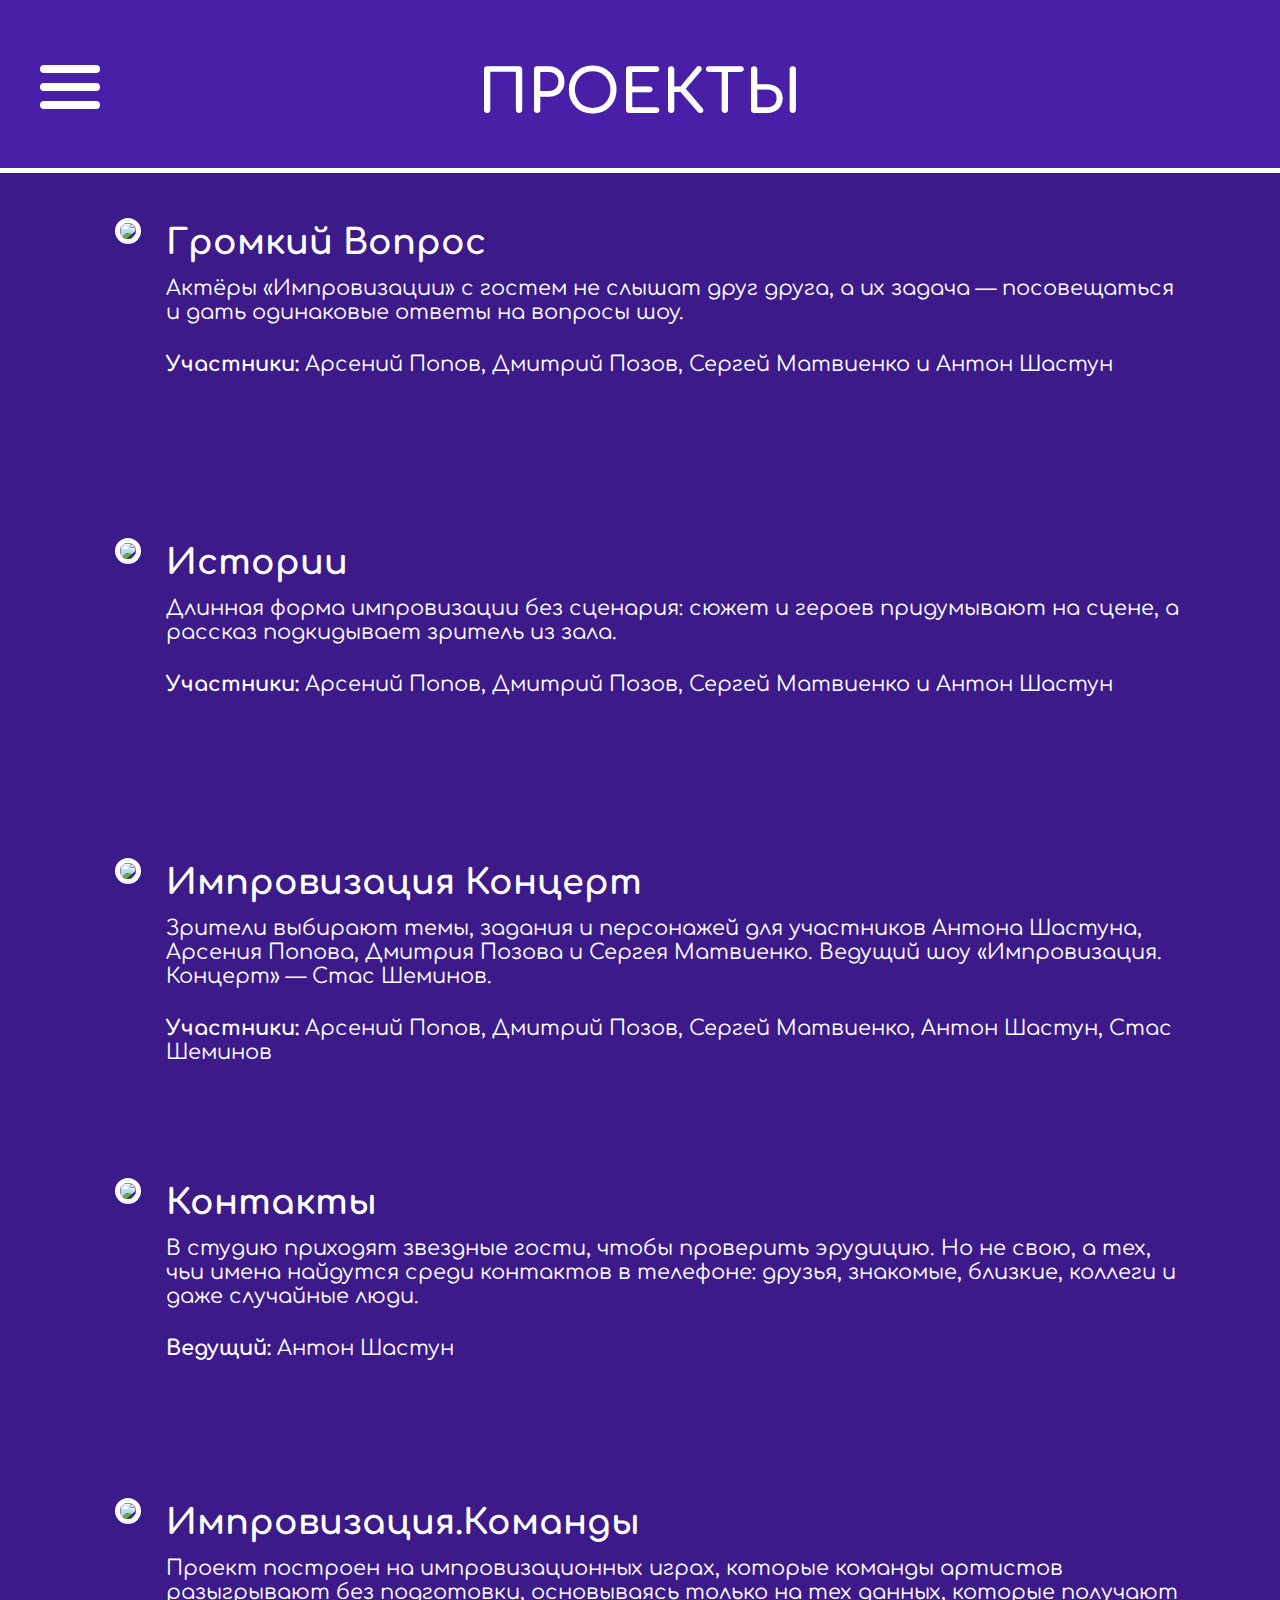
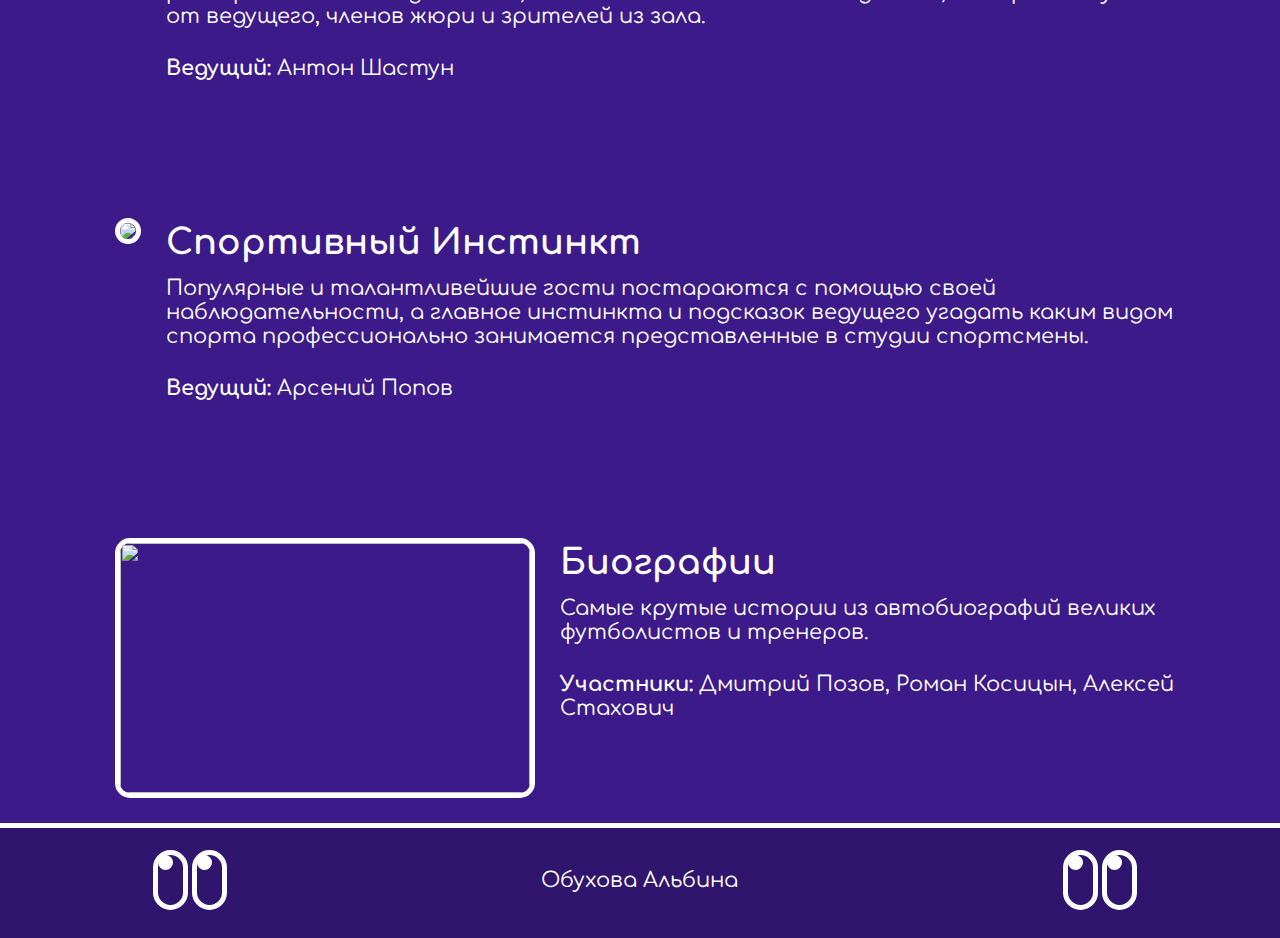
==== project.html @ 105c51f7 "Add files via upload" ====
<!DOCTYPE html>
<html lang="en">
<head>
    <meta charset="UTF-8">
    <meta http-equiv="X-UA-Compatible" content="IE=edge">
    <meta name="viewport" content="width=device-width, initial-scale=1.0">
    <title>Проекты</title>
    <link rel="stylesheet" href="style.css">
</head>
<body>
    <header class="other_pages">
        <h1>ПРОЕКТЫ</h1>
        <div class="main_menu">
            <div class="row">
                <div class="polosa"></div>
                <div class="polosa"></div>
                <div class="polosa"></div>
            </div>
            <div class="menu">
                <a href ="index.html" class="punkt">
                    <h2 class="punkttxt">ГЛАВНАЯ</h2>
                </a>
                <a href ="actors.html" class="punkt2">
                    <h2 class="punkttxt">АКТЁРЫ</h2>
                </a>
            </div>
        </div>
    </header>
    <div class="otdel"></div>
    <main class="wid">
        <section class="card">
            <a href="https://youtu.be/-DdRQz9HG_4">
                <img src="images/gv.jpg" class="image2">
            </a>
            <div class="column">
                <h2 class="nachalo">Громкий Вопрос</h2>
                <p>Актёры «Импровизации» с гостем не слышат друг друга, а их задача — посовещаться и дать одинаковые ответы на вопросы шоу.</p>
                <p><span class="bold">Участники: </span> Арсений Попов, Дмитрий Позов, Сергей Матвиенко и Антон Шастун</p>
            </div>
        </section>
        <section class="card">
            <a href="https://youtu.be/qPu5UHCaGsI">
                <img src="images/story.jpg" class="image2">
            </a>
            <div class="column">
                <h2 class="nachalo">Истории</h2>
                <p>Длинная форма импровизации без сценария: сюжет и героев придумывают на сцене, а рассказ подкидывает зритель из зала.</p>
                <p><span class="bold">Участники: </span> Арсений Попов, Дмитрий Позов, Сергей Матвиенко и Антон Шастун</p>
            </div>
        </section>
        <section class="card">
            <a href="https://youtu.be/TKdC4JyUyQc">
                <img src="images/concert.jpg" class="image2">
            </a>
            <div class="column">
                <h2 class="nachalo">Импровизация Концерт</h2>
                <p>Зрители выбирают темы, задания и персонажей для участников Антона Шастуна, Арсения Попова, Дмитрия Позова и Сергея Матвиенко. Ведущий шоу «Импровизация. Концерт» — Стас Шеминов.</p>
                <p><span class="bold">Участники: </span> Арсений Попов, Дмитрий Позов, Сергей Матвиенко, Антон Шастун, Стас Шеминов</p>
            </div>
        </section>
        <section class="card">
            <a href="https://youtu.be/wdOcXktT03E">
                <img src="images/contact.jpg" class="image2">
            </a>
            <div class="column">
                <h2 class="nachalo">Контакты</h2>
                <p>В студию приходят звездные гости, чтобы проверить эрудицию. Но не свою, а тех, чьи имена найдутся среди контактов в телефоне: друзья, знакомые, близкие, коллеги и даже случайные люди.</p>
                <p><span class="bold">Ведущий: </span> Антон Шастун</p>
            </div>
        </section>
        <section class="card">
            <a href="https://youtu.be/R-DCW3QDeqc">
                <img src="images/comand.jpg" class="image2">
            </a>
            <div class="column">
                <h2 class="nachalo">Импровизация.Команды</h2>
                <p>Проект построен на импровизационных играх, которые команды артистов разыгрывают без подготовки, основываясь только на тех данных, которые получают от ведущего, членов жюри и зрителей из зала.</p>
                <p><span class="bold">Ведущий: </span> Антон Шастун</p>
            </div>
        </section>
        <section class="card">
            <a href="https://youtu.be/5noPENEObs0">
                <img src="images/sport.jpg" class="image2">
            </a>
            <div class="column">
                <h2 class="nachalo">Спортивный Инстинкт</h2>
                <p>Популярные и талантливейшие гости постараются с помощью своей наблюдательности, а главное инстинкта и подсказок ведущего угадать каким видом спорта профессионально занимается представленные в студии спортсмены.</p>
                <p><span class="bold">Ведущий: </span> Арсений Попов</p>
            </div>
        </section>
        <section class="card">
            <a href="https://youtu.be/1d06f9hdacQ">
                <img src="images/biog.png" class="image2 i2">
            </a>
            <div class="column">
                <h2 class="nachalo">Биографии</h2>
                <p>Самые крутые истории из автобиографий великих футболистов и тренеров.</p>
                <p><span class="bold">Участники: </span> Дмитрий Позов, Роман Косицын, Алексей Стахович</p>
            </div>
        </section>
    </main>
    <div class="otdel motdel2"></div>
    <footer>
        <div class="b">
            <div class="but">
                <div class="but1"></div>
            </div>
            <div class="but">
                <div class="but1"></div>
            </div>
        </div>
        <p class="m_txt">Обухова Альбина</p>
        <div class="b">
            <div class="but">
                <div class="but2"></div>
            </div>
            <div class="but">
                <div class="but2"></div>
            </div>
        </div>
    </footer>
</body>
</html>
---- style.css ----
@import url('https://fonts.googleapis.com/css2?family=Comfortaa&display=swap');
.body1{
    background-image: url("images/Simple\ Shiny.svg");
    background-repeat: no-repeat;
}
body{
    background-color: rgb(60, 26, 138,1);
    margin: 0;
    width: 100%;
}
.m2{
    padding: 70px;
}
a{
    text-decoration: none;
}
h1{
    font-family: 'Comfortaa', cursive;
    color: white;
    text-align: center;
    font-size: 60px;
    position: relative;
    margin-top: 20px;
}
.mh1{
    margin-top: 60px;
}
.otdel{
    width: 100%;
    height: 5px;
    background-color: white;
}
.motdel1{
    margin-top: -4px;
}
.motdel2{
    margin-bottom: -60px;
}
.main_image{
    width: 275px;
    margin-left: 40px;
    margin-bottom: 0;
}
.main_image1{
    width: 250px;
    margin-left: 40px;
    margin-bottom: 0;
}
.polosa{
    width: 60px;
    height: 8px;
    border-radius: 5px;
    background-color: white;
    margin-top: 10px;
}
.row{
    display: flex;
    flex-direction: column;
    position: absolute;
    top: 55px;
    left: 40px;
    transition: 0.6s;
}
.punkt{
    width: 200px;
    height: 40px;
    background-color: white;
    border-radius: 5px;
    display: flex;
    justify-content: center;
    align-items: center;
    margin-bottom: 10px;
}
.punkt2{
    width: 200px;
    height: 40px;
    background-color: white;
    border-radius: 5px;
    display: flex;
    justify-content: center;
    align-items: center;
}
.punkttxt{
    font-family: 'Comfortaa', cursive;
    color: rgba(60, 26, 138, 1);
    text-align: center;
    font-weight: bold;
    font-size: 18px;
}
.menu{
    position: absolute;
    top: 55px;
    left: -250px;
    transition: 0.3s;
}
.main_menu:hover .row{
    left: -100px;
}
.main_menu:hover .menu{
    left: 10px;
}
.imp{
    width: 300px;
    float: left;
    margin: 31px;
    border: solid 5px white;
    border-radius: 15px;
}
.imp2{
    width: 500px;
    float: right;
    margin: 31px;
    border: solid 5px white;
    border-radius: 15px;
}
.nachalo{
    font-family: 'Comfortaa', cursive;
    color: white;
    text-align: left;
    margin-top: 30px;
    font-size: 35px;
    margin-bottom: 7px;
}
.wid{
    width: 1100px;
    margin: auto;
}
.m{
    margin-top: 70px;
}
p{
    font-family: 'Comfortaa', cursive;
    color: white;
    font-size: 21px;
    margin-top: 7px;
}
.m_txt{
    margin: 30px;
}
footer{
    background-color: #30156E;
    width: 100%;
    margin-top: 60px;
    height: 100px;
    display: flex;
    padding-top: 10px;
    justify-content: space-around;
}
.b{
    margin-top: 10px;
    margin-left: 10px;
    display: flex;
}
.but{
    width: 25px;
    height: 50px;
    margin: 2px;
    border-radius: 100px;
    border: solid 5px #ffffff;
    position: relative;
}
.but1{
    width: 15px;
    height: 15px;
    border-radius: 100%;
    background-color: rgb(255, 255, 255);
    position: absolute;
    animation: eye 4s infinite;
}
.but2{
    width: 15px;
    height: 15px;
    border-radius: 100%;
    background-color: rgb(255, 255, 255);
    position: absolute;
    animation: eye1 4s infinite;
}
@keyframes eye{
    0% {bottom:20px; left: 5px;}
    50% {transform: translate(7px);}
    100% {bottom:20px; left: 5px;}
}
@keyframes eye1{
    0% {bottom:20px; left: 5px;}
    50% {transform: translate(-7px);}
    100% {bottom:20px; left: 5px;}
}
.other_pages{
    background-color: #481FA6;
    padding-top: 40px;
    padding-bottom: 1px;
}
.card{
    display: flex;
    flex-direction: row;
    margin-top: 20px;
}
.svg{
    display: flex;
    flex-direction: column;
    justify-content:center;
}
.column{
    display: flex;
    flex-direction: column;
    height: 300px;
}
.svg_im{
    width: 60px;
    margin: 10px;
    height: 60px;
}
.image{
    height: 300px;
    margin: 20px;
    border: solid 5px white;
    border-radius: 15px;
}
.image2{
    height: 230px;
    margin: 25px;
    border: solid 5px white;
    border-radius: 15px;
    transition: 0.7s;
}
.i2{
    width: 410px;
    height: 250px;
}
.image2:hover{
    transform: scale(1.06);
}
.s_m{
    border-radius: 50%;
    transition: 0.7s;
    background-color: rgba(60, 26, 138, 1);
}
.i:hover{
    background-color: #C837AC;
}
.t:hover{
    background-color: #24A2E0;
}
.w:hover{
    background-color: #0077FE;
}
.bold{
    font-weight: bold;
}
header{
    width: 100%;
}
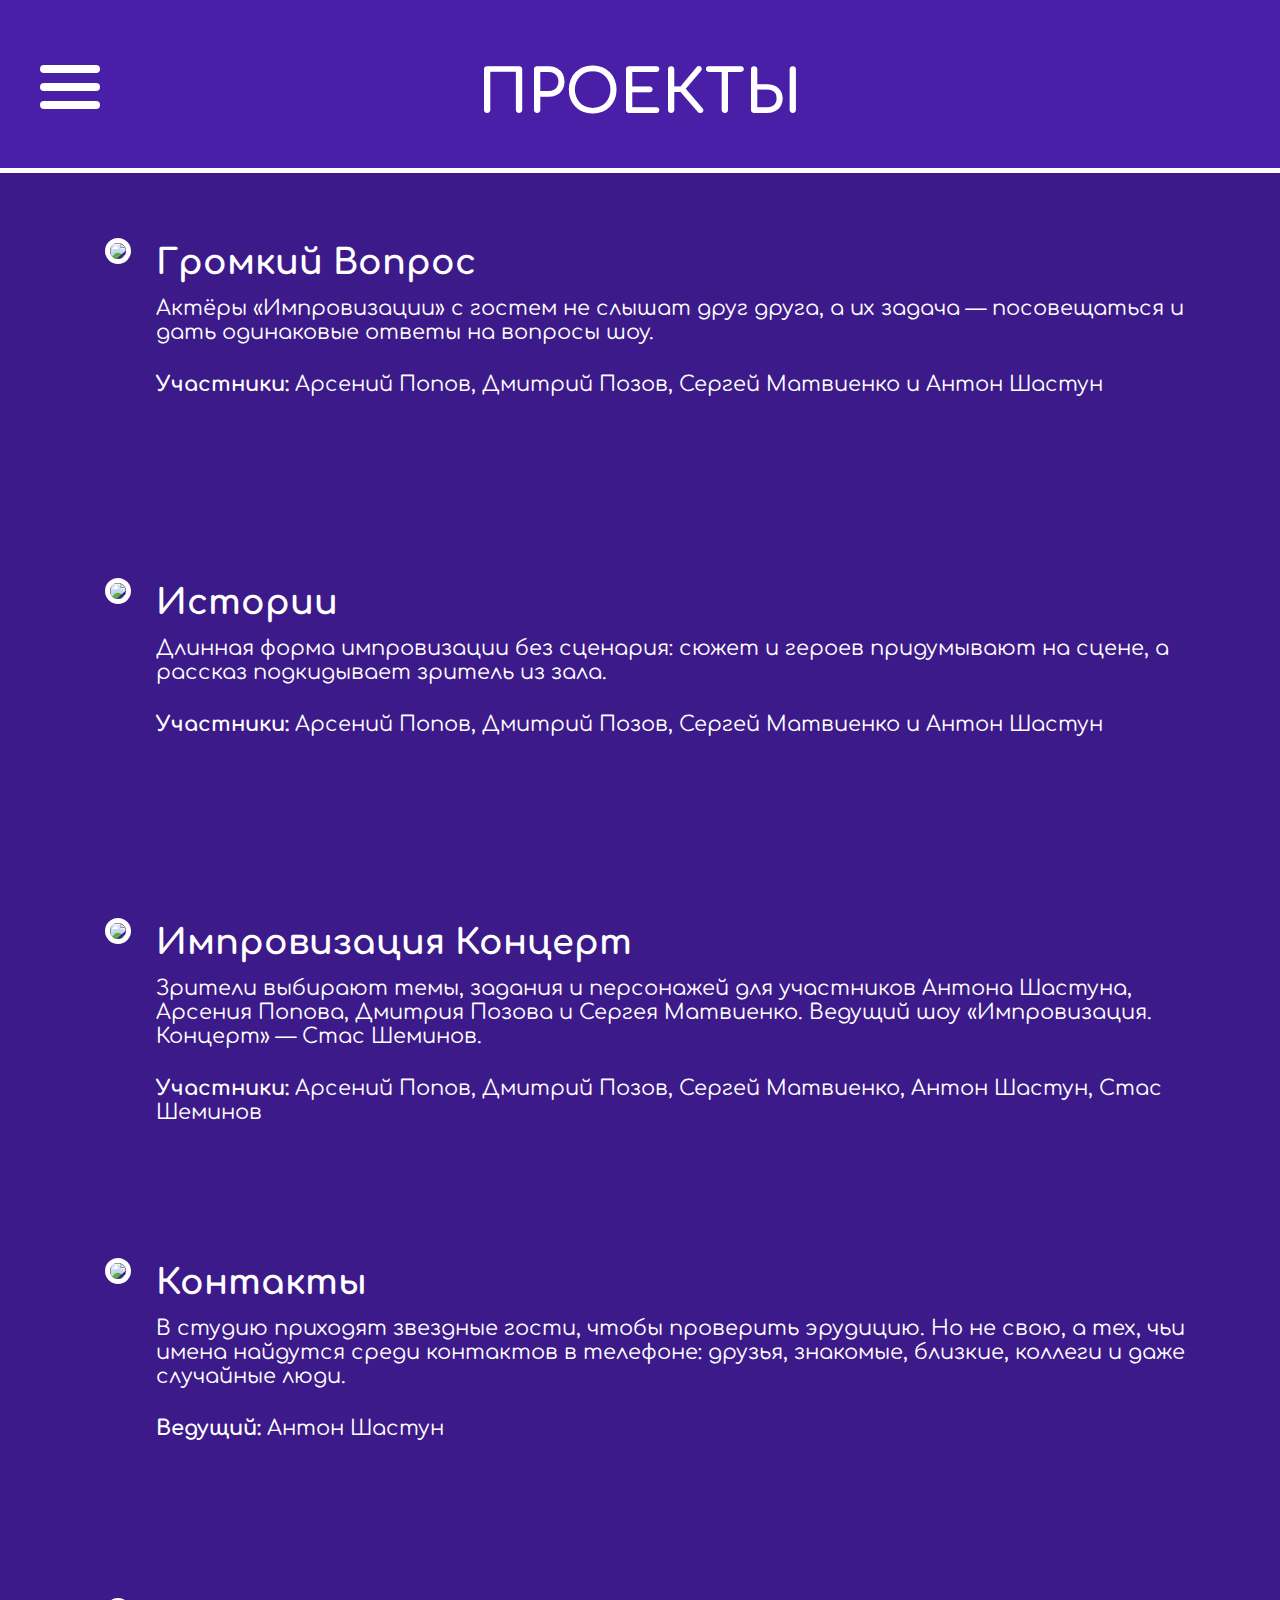
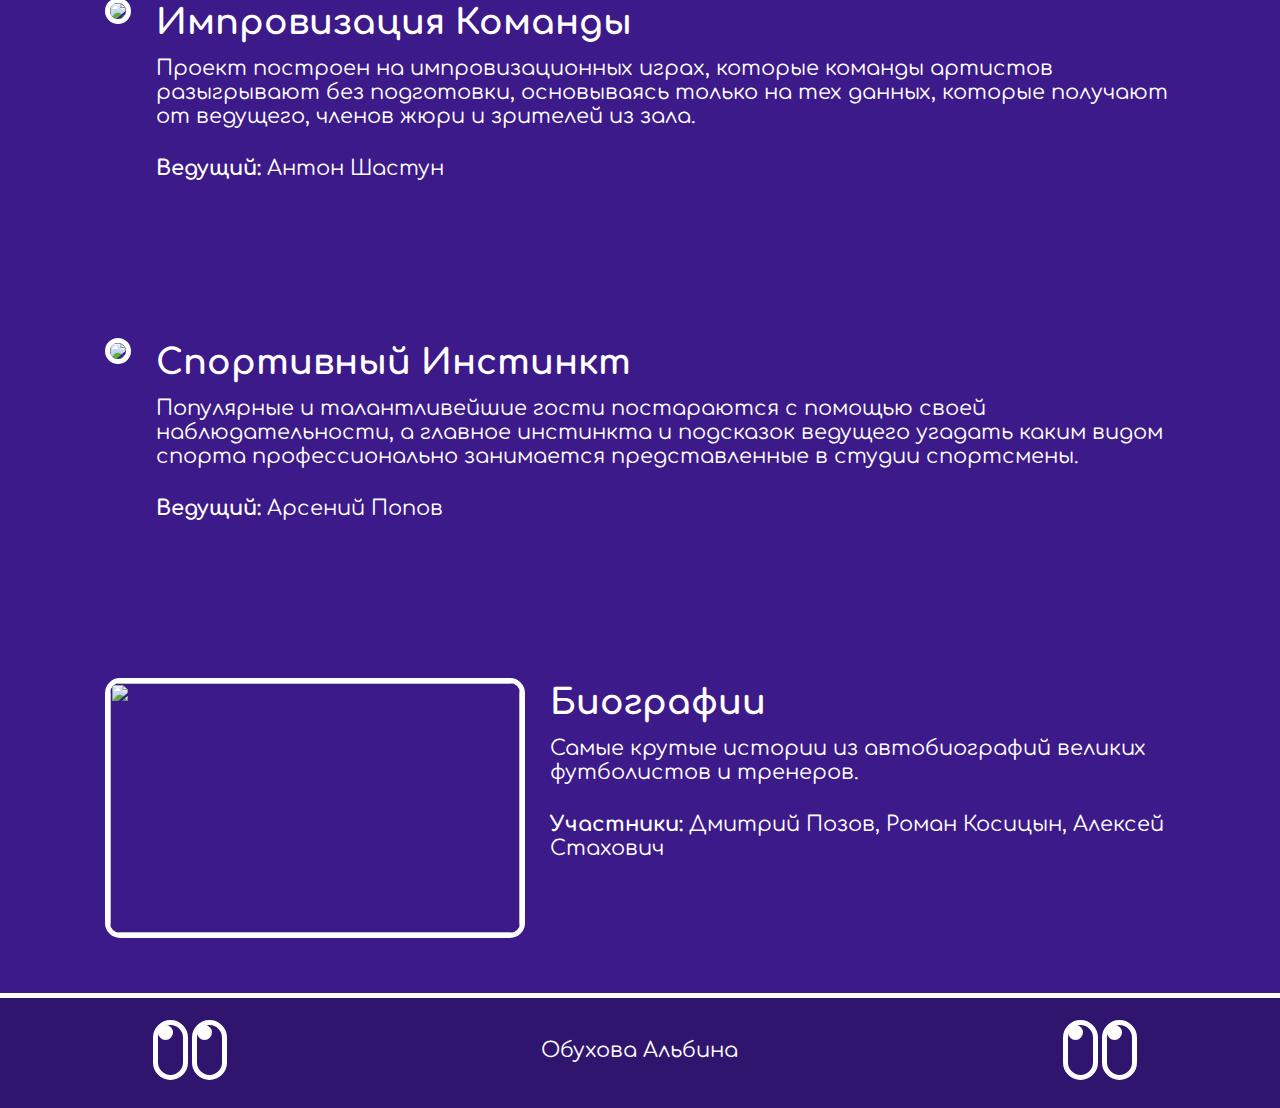
==== commit 366636ec: "Add files via upload" ====
--- a/project.html
+++ b/project.html
@@ -34,8 +34,8 @@
             </a>
             <div class="column">
                 <h2 class="nachalo">Громкий Вопрос</h2>
-                <p>Актёры «Импровизации» с гостем не слышат друг друга, а их задача — посовещаться и дать одинаковые ответы на вопросы шоу.</p>
-                <p><span class="bold">Участники: </span> Арсений Попов, Дмитрий Позов, Сергей Матвиенко и Антон Шастун</p>
+                <p class="p_card">Актёры «Импровизации» с гостем не слышат друг друга, а их задача — посовещаться и дать одинаковые ответы на вопросы шоу.</p>
+                <p class="p_card"><span class="bold">Участники: </span> Арсений Попов, Дмитрий Позов, Сергей Матвиенко и Антон Шастун</p>
             </div>
         </section>
         <section class="card">
@@ -44,8 +44,8 @@
             </a>
             <div class="column">
                 <h2 class="nachalo">Истории</h2>
-                <p>Длинная форма импровизации без сценария: сюжет и героев придумывают на сцене, а рассказ подкидывает зритель из зала.</p>
-                <p><span class="bold">Участники: </span> Арсений Попов, Дмитрий Позов, Сергей Матвиенко и Антон Шастун</p>
+                <p class="p_card">Длинная форма импровизации без сценария: сюжет и героев придумывают на сцене, а рассказ подкидывает зритель из зала.</p>
+                <p class="p_card"><span class="bold">Участники: </span> Арсений Попов, Дмитрий Позов, Сергей Матвиенко и Антон Шастун</p>
             </div>
         </section>
         <section class="card">
@@ -54,8 +54,8 @@
             </a>
             <div class="column">
                 <h2 class="nachalo">Импровизация Концерт</h2>
-                <p>Зрители выбирают темы, задания и персонажей для участников Антона Шастуна, Арсения Попова, Дмитрия Позова и Сергея Матвиенко. Ведущий шоу «Импровизация. Концерт» — Стас Шеминов.</p>
-                <p><span class="bold">Участники: </span> Арсений Попов, Дмитрий Позов, Сергей Матвиенко, Антон Шастун, Стас Шеминов</p>
+                <p class="p_card">Зрители выбирают темы, задания и персонажей для участников Антона Шастуна, Арсения Попова, Дмитрия Позова и Сергея Матвиенко. Ведущий шоу «Импровизация. Концерт» — Стас Шеминов.</p>
+                <p class="p_card"><span class="bold">Участники: </span> Арсений Попов, Дмитрий Позов, Сергей Матвиенко, Антон Шастун, Стас Шеминов</p>
             </div>
         </section>
         <section class="card">
@@ -64,8 +64,8 @@
             </a>
             <div class="column">
                 <h2 class="nachalo">Контакты</h2>
-                <p>В студию приходят звездные гости, чтобы проверить эрудицию. Но не свою, а тех, чьи имена найдутся среди контактов в телефоне: друзья, знакомые, близкие, коллеги и даже случайные люди.</p>
-                <p><span class="bold">Ведущий: </span> Антон Шастун</p>
+                <p class="p_card">В студию приходят звездные гости, чтобы проверить эрудицию. Но не свою, а тех, чьи имена найдутся среди контактов в телефоне: друзья, знакомые, близкие, коллеги и даже случайные люди.</p>
+                <p class="p_card"><span class="bold">Ведущий: </span> Антон Шастун</p>
             </div>
         </section>
         <section class="card">
@@ -73,9 +73,9 @@
                 <img src="images/comand.jpg" class="image2">
             </a>
             <div class="column">
-                <h2 class="nachalo">Импровизация.Команды</h2>
-                <p>Проект построен на импровизационных играх, которые команды артистов разыгрывают без подготовки, основываясь только на тех данных, которые получают от ведущего, членов жюри и зрителей из зала.</p>
-                <p><span class="bold">Ведущий: </span> Антон Шастун</p>
+                <h2 class="nachalo">Импровизация Команды</h2>
+                <p class="p_card">Проект построен на импровизационных играх, которые команды артистов разыгрывают без подготовки, основываясь только на тех данных, которые получают от ведущего, членов жюри и зрителей из зала.</p>
+                <p class="p_card"><span class="bold">Ведущий: </span> Антон Шастун</p>
             </div>
         </section>
         <section class="card">
@@ -84,22 +84,22 @@
             </a>
             <div class="column">
                 <h2 class="nachalo">Спортивный Инстинкт</h2>
-                <p>Популярные и талантливейшие гости постараются с помощью своей наблюдательности, а главное инстинкта и подсказок ведущего угадать каким видом спорта профессионально занимается представленные в студии спортсмены.</p>
-                <p><span class="bold">Ведущий: </span> Арсений Попов</p>
+                <p class="p_card">Популярные и талантливейшие гости постараются с помощью своей наблюдательности, а главное инстинкта и подсказок ведущего угадать каким видом спорта профессионально занимается представленные в студии спортсмены.</p>
+                <p class="p_card"><span class="bold">Ведущий: </span> Арсений Попов</p>
             </div>
         </section>
-        <section class="card">
+        <section class="card card1">
             <a href="https://youtu.be/1d06f9hdacQ">
                 <img src="images/biog.png" class="image2 i2">
             </a>
             <div class="column">
                 <h2 class="nachalo">Биографии</h2>
-                <p>Самые крутые истории из автобиографий великих футболистов и тренеров.</p>
-                <p><span class="bold">Участники: </span> Дмитрий Позов, Роман Косицын, Алексей Стахович</p>
+                <p class="p_card">Самые крутые истории из автобиографий великих футболистов и тренеров.</p>
+                <p class="p_card"><span class="bold">Участники: </span> Дмитрий Позов, Роман Косицын, Алексей Стахович</p>
             </div>
         </section>
     </main>
-    <div class="otdel motdel2"></div>
+    <div class="otdel motdel2 o"></div>
     <footer>
         <div class="b">
             <div class="but">
--- a/style.css
+++ b/style.css
@@ -122,8 +122,7 @@
     margin-bottom: 7px;
 }
 .wid{
-    width: 1100px;
-    margin: auto;
+    margin: 30px 80px;
 }
 .m{
     margin-top: 70px;
@@ -193,7 +192,7 @@
 .card{
     display: flex;
     flex-direction: row;
-    margin-top: 20px;
+    margin-top: 40px;
 }
 .svg{
     display: flex;
@@ -249,4 +248,71 @@
 }
 header{
     width: 100%;
+}
+@media (max-width:768px){
+    .card{
+        flex-direction: column;
+        align-items: center;
+        margin-bottom: 130px;
+        margin-top: 70px;
+    }
+    .wid{
+        margin: 30px;
+    }
+    .menu{
+        margin: 30px;
+    }
+    .mh1{
+        margin-top: 180px;
+    }
+    h1{
+        font-size: 40px;
+    }
+    .main_image{
+        width: 160px;
+        margin-left: 20px;
+    }
+    .main_image1{
+        width: 135px;
+    }
+    .image{
+        width: 200px;
+        margin: auto;
+    }
+    .svg{
+        flex-direction: row;
+    }
+    .column{
+        align-items: center;
+    }
+    .p_card{
+        text-align: center;
+    }
+    .image2{
+        margin: auto;
+        width: 370px;
+    }
+    .nachalo{
+        font-size: 31px;
+        text-align: center;
+    }
+    .imp2{
+        width: 300px;
+    }
+    .imp2{
+        width: 300px;
+    }
+    .i2{
+        height: 230px;
+        margin-top: 30px;
+    }
+    .motdel2{
+        margin-top: 170px;
+    }
+    .o{
+        margin-top: -100px; 
+    }
+    .o2{
+        margin-top: 50px; 
+    }
 }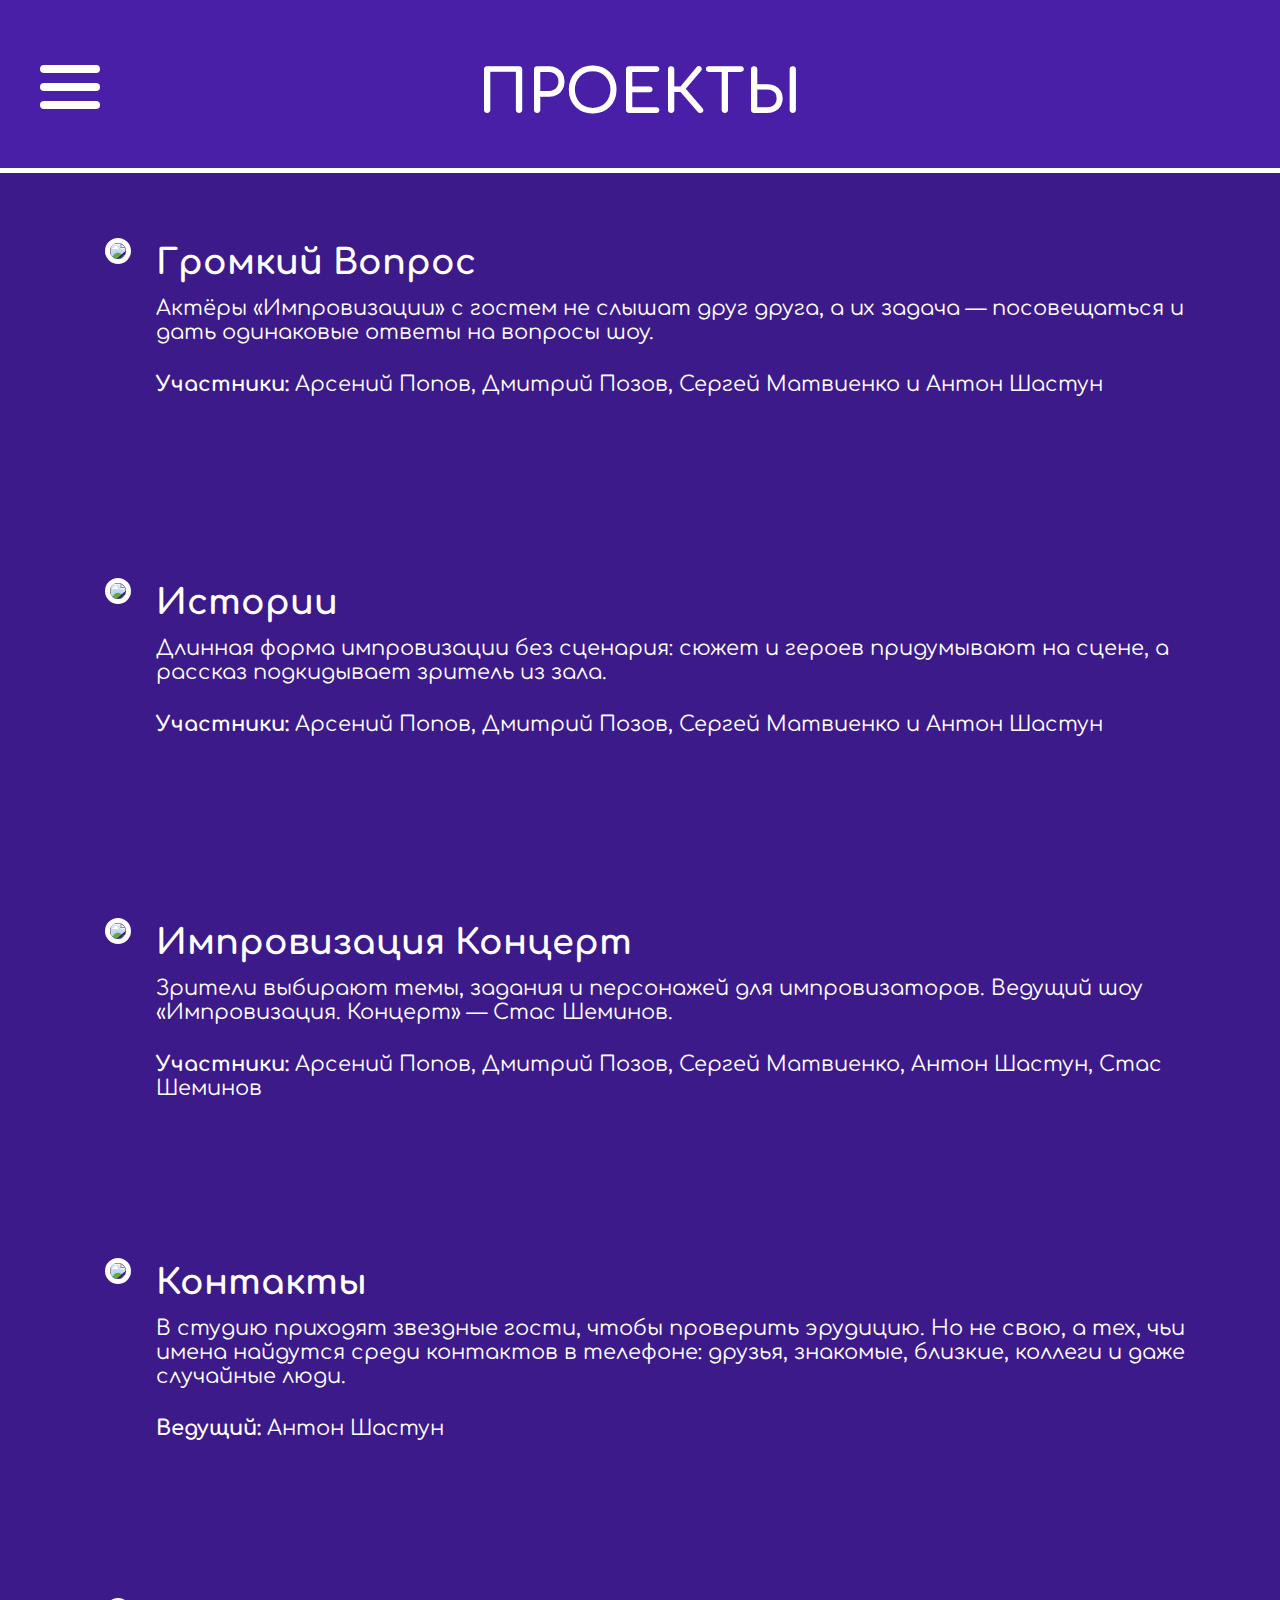
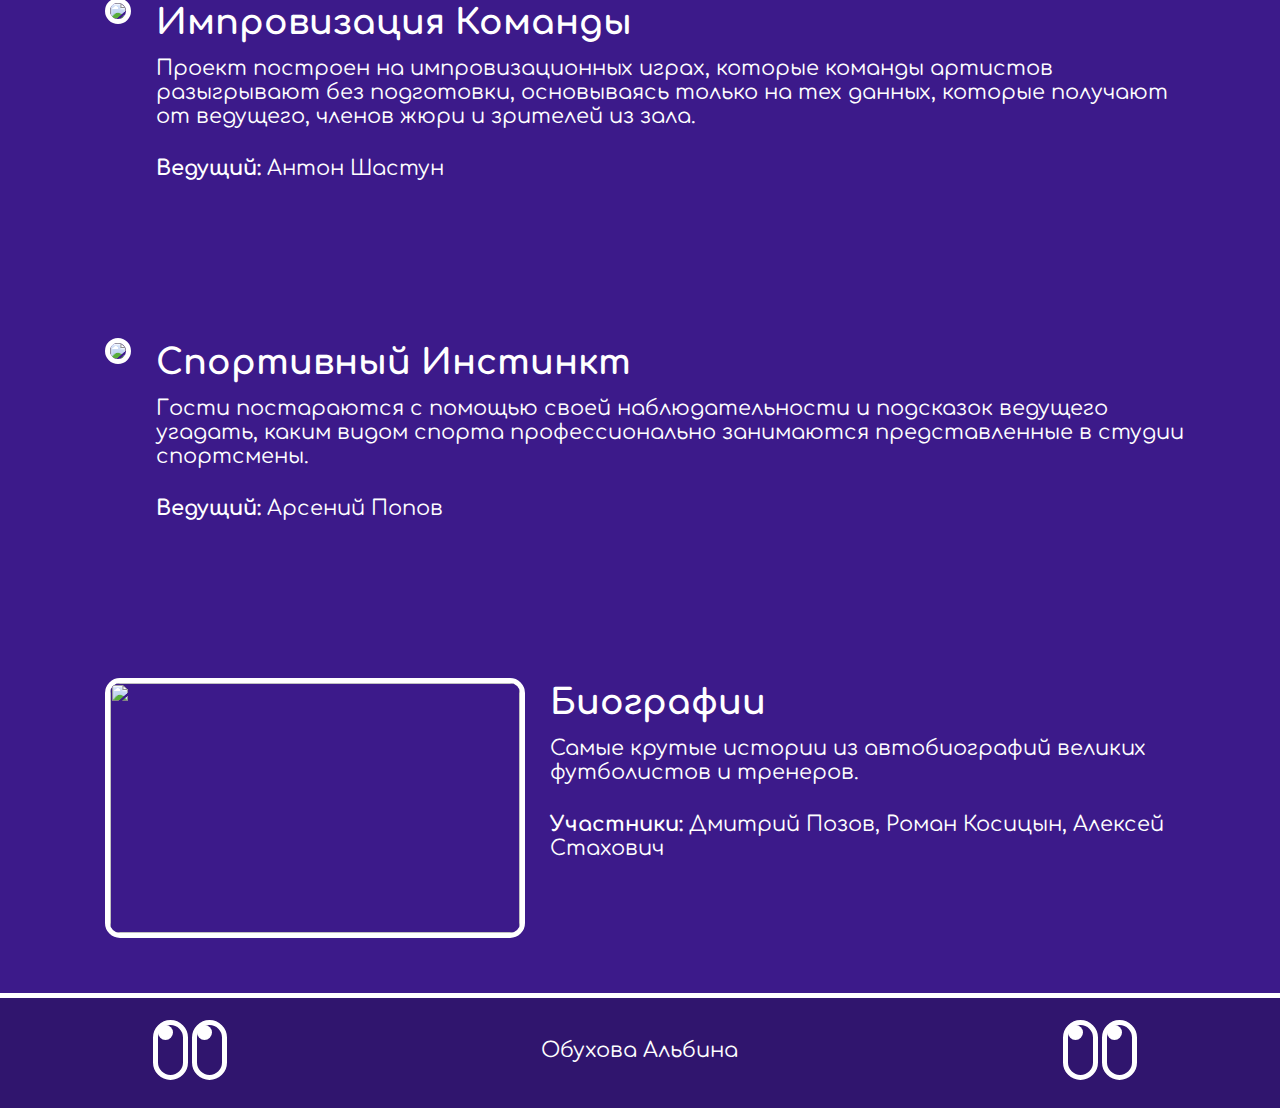
==== commit e1b8fcd6: "Add files via upload" ====
--- a/project.html
+++ b/project.html
@@ -54,7 +54,7 @@
             </a>
             <div class="column">
                 <h2 class="nachalo">Импровизация Концерт</h2>
-                <p class="p_card">Зрители выбирают темы, задания и персонажей для участников Антона Шастуна, Арсения Попова, Дмитрия Позова и Сергея Матвиенко. Ведущий шоу «Импровизация. Концерт» — Стас Шеминов.</p>
+                <p class="p_card">Зрители выбирают темы, задания и персонажей для импровизаторов. Ведущий шоу «Импровизация. Концерт» — Стас Шеминов.</p>
                 <p class="p_card"><span class="bold">Участники: </span> Арсений Попов, Дмитрий Позов, Сергей Матвиенко, Антон Шастун, Стас Шеминов</p>
             </div>
         </section>
@@ -84,7 +84,7 @@
             </a>
             <div class="column">
                 <h2 class="nachalo">Спортивный Инстинкт</h2>
-                <p class="p_card">Популярные и талантливейшие гости постараются с помощью своей наблюдательности, а главное инстинкта и подсказок ведущего угадать каким видом спорта профессионально занимается представленные в студии спортсмены.</p>
+                <p class="p_card">Гости постараются с помощью своей наблюдательности и подсказок ведущего угадать, каким видом спорта профессионально занимаются представленные в студии спортсмены.</p>
                 <p class="p_card"><span class="bold">Ведущий: </span> Арсений Попов</p>
             </div>
         </section>
--- a/style.css
+++ b/style.css
@@ -290,17 +290,18 @@
     }
     .image2{
         margin: auto;
-        width: 370px;
+        width: 320px;
     }
     .nachalo{
         font-size: 31px;
         text-align: center;
     }
+    .imp{
+        width: 250px;
+    }
     .imp2{
-        width: 300px;
-    }
-    .imp2{
-        width: 300px;
+        width: 250px;
+        float: none;
     }
     .i2{
         height: 230px;
@@ -310,7 +311,7 @@
         margin-top: 170px;
     }
     .o{
-        margin-top: -100px; 
+        margin-top: -130px; 
     }
     .o2{
         margin-top: 50px; 
